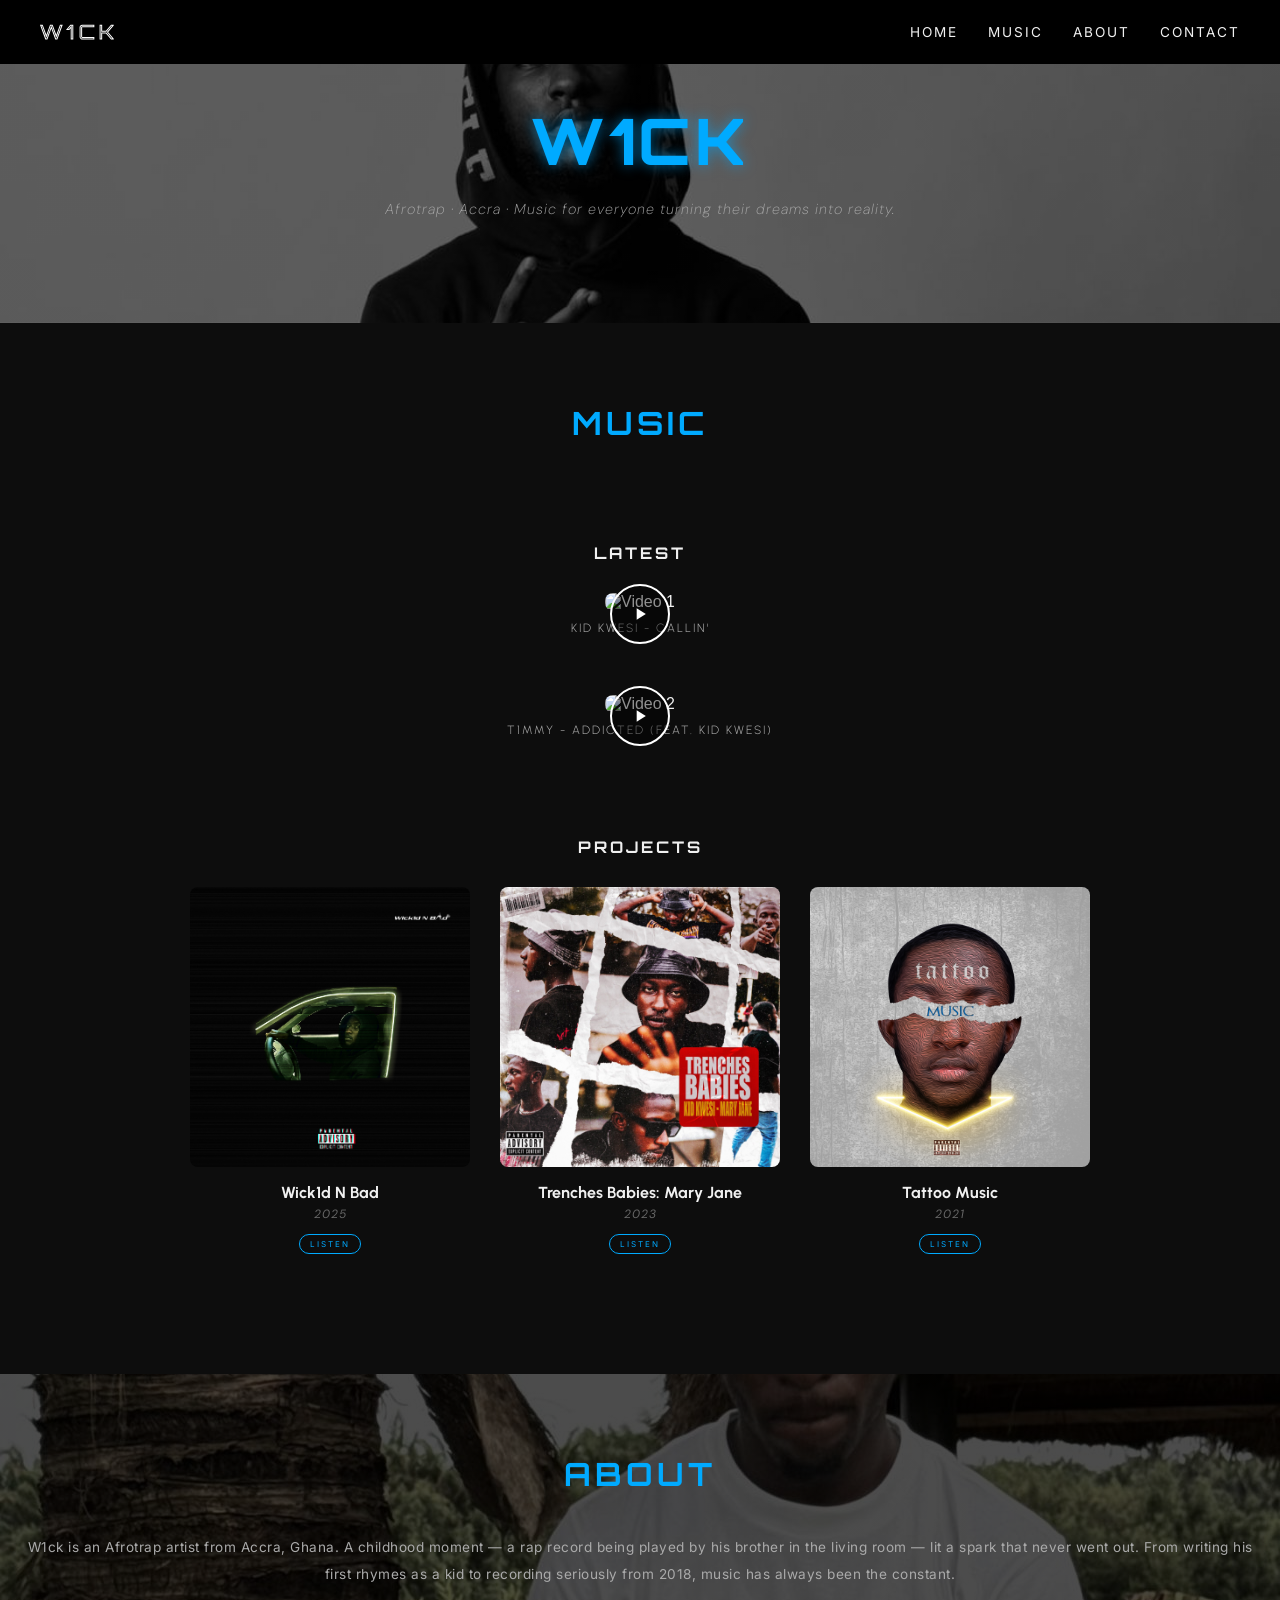
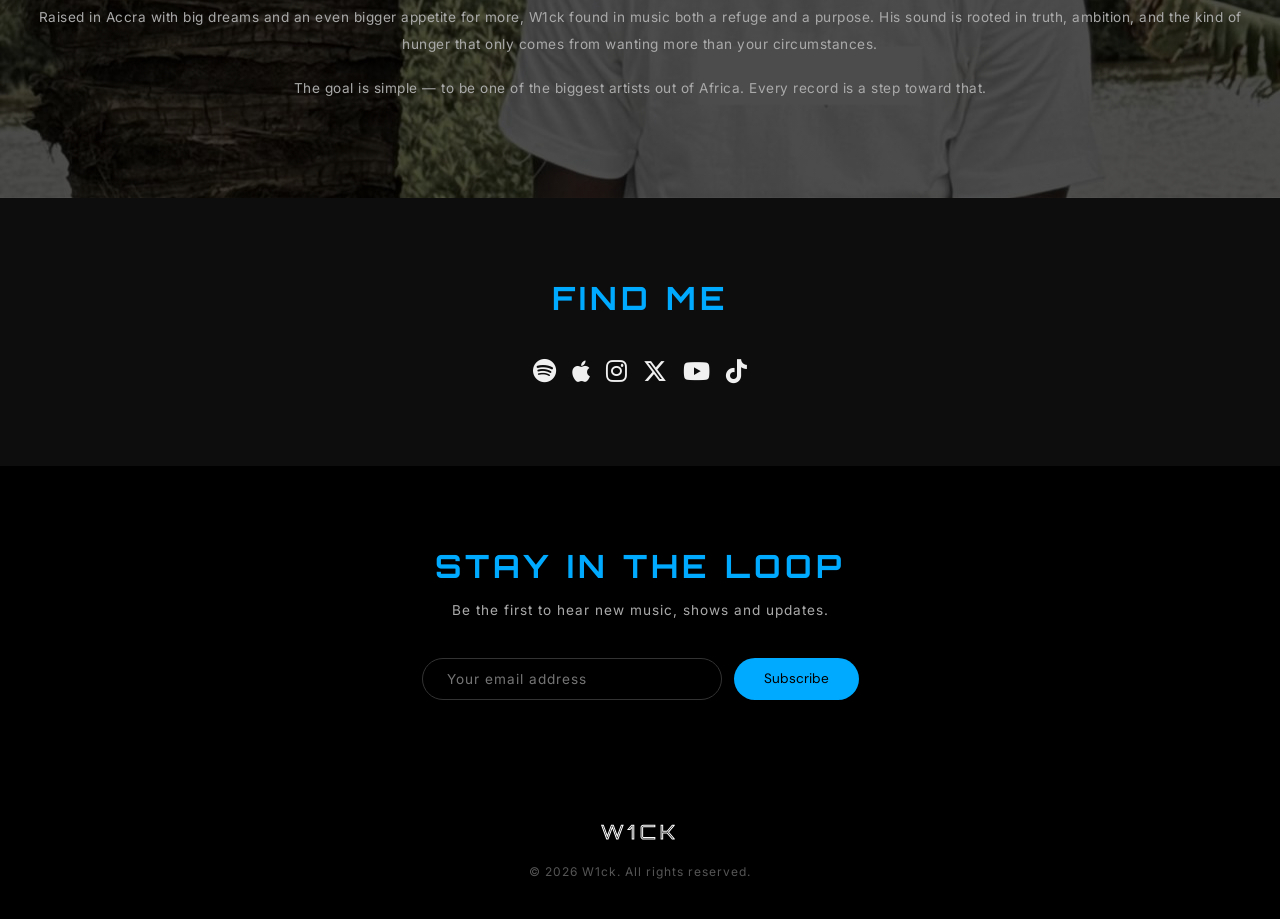
==== index.html @ 941e452e "Add files via upload" ====
<!DOCTYPE html>
<html lang="en">
  <head>
    <meta charset="UTF-8" />
    <meta name="viewport" content="width=device-width, initial-scale=1.0" />
    <title>My Music Site</title>
    <link rel="stylesheet" href="style.css" />
    <link rel="stylesheet" href="https://cdnjs.cloudflare.com/ajax/libs/font-awesome/6.5.0/css/all.min.css" />
  </head>
  <body>
<!-- Navigation -->
<nav class="navbar">
<a href="#hero" class="nav-logo">W1ck</a>
  <ul class="nav-links">
    <li><a href="#hero">Home</a></li>
    <li><a href="#music">Music</a></li>
    <li><a href="#about">About</a></li>
    <li><a href="#contact">Contact</a></li>
  </ul>
</nav>
  <!-- Hero Section -->
  <section class="hero" id="hero">
    <h1><span class="accent">W1ck</span></h1>
    <p>Afrotrap · Accra ·  Music for everyone turning their dreams into reality.</p>
  </section>
<!-- Music Section -->
<section class="music" id="music">
  <h2>Music</h2>
  
  <!-- Latest -->
  <h3 class="music-sub">Latest</h3>
  <div class="music-video">

  <div class="video-thumbnail" onclick="openVideo('FwU8hjTXWSE')">
    <img src="https://img.youtube.com/vi/FwU8hjTXWSE/maxresdefault.jpg" alt="Video 1" />
    
<div class="play-btn">
  <svg width="20" height="20" viewBox="0 0 24 24" fill="currentColor">
    <path d="M8 5v14l11-7z"/>
  </svg>
</div>    
<p id="title1">Kid Kwesi - Callin'</p>
  </div>

  <div class="video-thumbnail" onclick="openVideo('jG6gxzM3_XA')">
    <img src="https://img.youtube.com/vi/jG6gxzM3_XA/maxresdefault.jpg" alt="Video 2" />

<div class="play-btn">
  <svg width="20" height="20" viewBox="0 0 24 24" fill="currentColor">
    <path d="M8 5v14l11-7z"/>
  </svg>
</div>
    <p id="title2">T1mmy - Addicted (feat. Kid Kwesi)</p>
  </div>

</div>

<!-- Lightbox -->
<div class="lightbox" id="lightbox" onclick="closeVideo()">
  <div class="lightbox-content">
</div>
</div>

<!-- Projects -->
  <h3 class="music-sub">Projects</h3>
  <div class="music-grid">

    <div class="music-card">
      <img src="wnb.png" alt="Album 1" />
      <h3>Wick1d N Bad</h3>
      <p>2025</p>
      <a href="https://open.spotify.com/album/1QYQPIy3BPsVJsMCW9gbaU?si=gOE9B3jtRHejVc02M3fYjw" target="_blank" class="listen-btn">Listen</a>
    </div>

    <div class="music-card">
      <img src="tbmj.jpg" alt="Album 2" />
      <h3>Trenches Babies: Mary Jane</h3>
      <p>2023</p>
      <a href="https://open.spotify.com/album/6sBHhJTvCUeqTlyLgu1WeT?si=b-8Hkn8oSTyPY-vw3NZVKQ" target="_blank" class="listen-btn">Listen</a>
    </div>

    <div class="music-card">
      <img src="tm1.jpg" alt="Album 3" />
      <h3>Tattoo Music</h3>
      <p>2021</p>
      <a href="https://open.spotify.com/album/3q0Ql7IKmWpikTyR4dbbRN?si=tWAcTYoMTmeCdKT-9zDeTQ" target="_blank" class="listen-btn">Listen</a>
    </div>

  </div>
</section>
<!-- About Section -->
<section class="about" id="about">
  <h2>About</h2>
  <p>W1ck is an Afrotrap artist from Accra, Ghana. A childhood moment — a rap record being played by his brother in the living room — lit a spark that never went out. From writing his first rhymes as a kid to recording seriously from 2018, music has always been the constant.</p>
  <p>Raised in Accra with big dreams and an even bigger appetite for more, W1ck found in music both a refuge and a purpose. His sound is rooted in truth, ambition, and the kind of hunger that only comes from wanting more than your circumstances.</p>
  <p>The goal is simple — to be one of the biggest artists out of Africa. Every record is a step toward that.</p>
</section>
<!-- Contact/Social Section -->
<section class="social" id="contact">
  <h2>Find Me</h2>
  <div class="social-links">
  <a href="https://open.spotify.com/artist/2k5bJbEP7zZz1vK1p7jRPj?si=GVAXWg1cSa-dQDU04GGBGQ" target="_blank"><i class="fab fa-spotify"></i></a>
  <a href="https://music.apple.com/gh/artist/kid-kwesi/1495138746" target="_blank"><i class="fab fa-apple"></i></a>
  <a href="https://www.instagram.com/kidkwesi" target="_blank"><i class="fab fa-instagram"></i></a>
  <a href="https://x.com/kidkwesi" target="_blank"><i class="fab fa-x-twitter"></i></a>
  <a href="https://www.youtube.com/@kidkwesi" target="_blank"><i class="fab fa-youtube"></i></a>
  <a href="https://www.tiktok.com/@kidkwesi" target="_blank"><i class="fab fa-tiktok"></i></a>
</div>
</section>
<!-- Newsletter Section -->
<section class="newsletter">
  <h2>Stay in the Loop</h2>
  <p>Be the first to hear new music, shows and updates.</p>
  <form id="newsletter-form">
  <input type="email" id="email-input" placeholder="Your email address" required />
  <button type="submit">Subscribe</button>
</form>
</section>

<p id="newsletter-message" style="display:none; color:#00aaff; margin-top:16px; font-family:'Inter',sans-serif; font-size:0.85rem; letter-spacing:1px;">You're on the list. Thanks!</p>
</section>
<!-- Footer -->
<footer class="footer">
  <div class="footer-logo">W1ck</div>
  <p class="footer-copy">© 2026 W1ck. All rights reserved.</p>
</footer>
<script>
  window.addEventListener('scroll', function() {
    const navbar = document.querySelector('.navbar');
    if (window.scrollY > 50) {
      navbar.classList.add('scrolled');
    } else {
      navbar.classList.remove('scrolled');
    }
  });
  const cards = document.querySelectorAll('.music-card');
const observer = new IntersectionObserver((entries) => {
  entries.forEach((entry, index) => {
    if (entry.isIntersecting) {
      setTimeout(() => {
        entry.target.classList.add('visible');
      }, index * 200);
      observer.unobserve(entry.target);
    }
  });
}, { threshold: 0.1 });

cards.forEach(card => observer.observe(card));
const aboutParagraphs = document.querySelectorAll('.about p');
const aboutObserver = new IntersectionObserver((entries) => {
  entries.forEach((entry, index) => {
    if (entry.isIntersecting) {
      setTimeout(() => {
        entry.target.classList.add('visible');
      }, index * 300);
      aboutObserver.unobserve(entry.target);
    }
  });
}, { threshold: 0.1 });

aboutParagraphs.forEach(p => aboutObserver.observe(p));
const socialIcons = document.querySelectorAll('.social-links a');
const socialObserver = new IntersectionObserver((entries) => {
  entries.forEach((entry, index) => {
    if (entry.isIntersecting) {
      setTimeout(() => {
        entry.target.classList.add('visible');
      }, index * 150);
      socialObserver.unobserve(entry.target);
    }
  });
}, { threshold: 0.1 });

socialIcons.forEach(icon => socialObserver.observe(icon));
function openVideo(videoId) {
  const lightbox = document.getElementById('lightbox');
  const content = document.querySelector('.lightbox-content');
  lightbox.classList.add('active');
  content.innerHTML = `<iframe src="https://www.youtube.com/embed/${videoId}?autoplay=1" frameborder="0" allowfullscreen allow="autoplay"></iframe>`;
}

function closeVideo() {
  const lightbox = document.getElementById('lightbox');
  const content = document.querySelector('.lightbox-content');
  content.innerHTML = '';
  lightbox.classList.remove('active');
}

document.getElementById('newsletter-form').addEventListener('submit', function(e) {
  e.preventDefault();
  const email = document.getElementById('email-input').value;

  window.mcCallback = function() {
    // Mailchimp received it, now redirect
    window.location.href = 'thankyou.html';
  };

  const script = document.createElement('script');
  script.src = 'https://gmail.us11.list-manage.com/subscribe/post-json?u=aa1c6396736c2aca49f1c68ed&id=7bf309ed52&f_id=00a4d7e3f0&EMAIL=' + encodeURIComponent(email) + '&c=mcCallback';
  document.body.appendChild(script);

  // Fallback redirect in case Mailchimp doesn't respond quickly
  setTimeout(() => {
    window.location.href = 'thankyou.html';
  }, 1500);
});
</script>
</body>
</html>
---- style.css ----
/* Import a Google Font */
@import url('https://fonts.googleapis.com/css2?family=Orbitron:wght@700;900&family=DM+Sans:wght@300;400&family=Inter:wght@300;400&family=Urbanist:wght@300;400;600&display=swap');

* {
  margin: 0;
  padding: 0;
  box-sizing: border-box;
}
html {
  scroll-behavior: smooth;
}
/* Page background and font */
body {
  background-color: #0d0d0d;
  color: #f0f0f0;
  font-family: 'Raleway', sans-serif;
  text-align: center;
}
/* Navigation */
.navbar {
  position: fixed;
  top: 0;
  width: 100%;
  display: flex;
  justify-content: space-between;
  align-items: center;
  padding: 20px 40px;
  background-color: #000000;
  z-index: 999;
}

.nav-logo {
  font-family: 'Orbitron', sans-serif;
  font-size: 1.2rem;
  color: transparent;
  -webkit-text-stroke: 1px #ffffff;
  letter-spacing: 4px;
  text-transform: uppercase;
  text-decoration: none;
}

.nav-links {
  list-style: none;
  display: flex;
  gap: 30px;
}

.nav-links a {
  font-family: 'Inter', sans-serif;
  font-size: 0.85rem;
  color: #f0f0f0;
  text-decoration: none;
  letter-spacing: 2px;
  text-transform: uppercase;
  transition: color 0.3s ease;
}

.nav-links a:hover {
  color: #00aaff;
}
/* Hero section — the big top area */
.hero {
  padding: 100px 20px;
  background: linear-gradient(rgba(0, 0, 0, 0.6), rgba(0, 0, 0, 0.6)), url('xx.jpg');
  background-size: cover;
  background-position: center 40%;
}

.hero h1 {
  font-size: 4rem;
  font-weight: 800;
  letter-spacing: 4px;
  text-transform: uppercase;
  color: #ffffff;
font-family: 'Orbitron', sans-serif;
}
/* Accent color for the name */
.accent {
  color: #00aaff;
  text-shadow: 0 0 14px #00aaff99;
}
.hero p {
  font-size: 0.90rem;
  margin-top: 16px;
  color: #aaaaaa;
  font-weight: 200;
font-family: 'DM Sans', sans-serif;
font-style: italic;
  letter-spacing: 1px;
  line-height: 1.8;
}
/* Music Section */
.music {
  padding: 80px 20px;
  background-color: #0d0d0d;
}

.music h2 {
  font-size: 2rem;
  font-family: 'Orbitron', sans-serif;
  color: #00aaff;
  letter-spacing: 4px;
  text-transform: uppercase;
  margin-bottom: 40px;
}

.music-grid {
  display: flex;
  justify-content: center;
  gap: 30px;
  flex-wrap: wrap;
}
.music-card {
  flex: 1;
  min-width: 250px;
  max-width: 280px;
  opacity: 0;
  transform: translateY(30px);
  transition: opacity 0.6s ease, transform 0.6s ease;
}

.music-card img {
  width: 100%;
  border-radius: 8px;
}
.music-card img:hover {
  transform: scale(1.05);
  transition: transform 0.3s ease;
  border-radius: 8px;
  box-shadow: 0 0 20px #00aaff88;
}
.music-card h3 {
  margin-top: 12px;
  font-size: 1rem;
font-family: 'Urbanist', sans-serif;
}

.music-card > p {
  font-size: 0.75rem;
  color: #666666;
  margin-top: 4px;
  font-family: 'DM Sans', sans-serif;
  font-style: italic;
  letter-spacing: 1px;
}

/* Listen Button */
.listen-btn {
  display: inline-block;
  margin-top: 12px;
  padding: 4px 10px;
  border: 1px solid #00aaff;
  color: #00aaff;
  text-decoration: none;
  font-family: 'Inter', sans-serif;
  font-size: 0.5rem;
  letter-spacing: 2px;
  text-transform: uppercase;
  border-radius: 20px;
  transition: background-color 0.3s ease, color 0.3s ease;
}

.listen-btn:hover {
  background-color: #00aaff;
  color: #000000;
}
/* About Section */
.about {
  padding: 80px 20px;
  max-width: 100%;
  margin-top: 40px;
  background: linear-gradient(rgba(0, 0, 0, 0.7), rgba(0, 0, 0, 0.7)), url('gg.jpg');
  background-size: cover;
  background-position: center;
}

.about h2 {
  font-size: 2rem;
  font-family: 'Orbitron', sans-serif;
  color: #00aaff;
  letter-spacing: 4px;
  text-transform: uppercase;
  margin-bottom: 40px;
}

.about p {
  font-size: 0.85rem;
  font-family: 'Inter', sans-serif;
  color: #aaaaaa;
  line-height: 2;
  letter-spacing: 0.5px;
  margin-bottom: 16px;
}
/* Social Section */
.social {
  padding: 80px 20px;
  background-color: #0d0d0d;
}

.social h2 {
  font-size: 2rem;
  font-family: 'Orbitron', sans-serif;
  color: #00aaff;
  letter-spacing: 4px;
  text-transform: uppercase;
  margin-bottom: 40px;
}

.social-links {
  display: flex;
  justify-content: center;
  flex-wrap: wrap;
  gap: 16px;
}

.social-links a {
  font-size: 1.5rem;
  color: #f0f0f0;
  text-decoration: none;
  transition: color 0.3s ease;
}

.social-links a:hover {
  color: #00aaff;
  transform: scale(1.3);
  transition: transform 0.3s ease;
}
/* Footer */
.footer {
  padding: 40px 20px;
  background-color: #000000;
  text-align: center;
}

.footer-logo {
  font-family: 'Orbitron', sans-serif;
  font-size: 1.2rem;
  color: transparent;
  -webkit-text-stroke: 1px #ffffff;
  letter-spacing: 4px;
  text-transform: uppercase;
  margin-bottom: 20px;
}

.footer-social {
  display: flex;
  justify-content: center;
  gap: 20px;
  margin-bottom: 20px;
}

.footer-social a {
  font-size: 1.2rem;
  color: #aaaaaa;
  text-decoration: none;
  transition: color 0.3s ease;
}

.footer-social a:hover {
  color: #00aaff;
}

.footer-copy {
  font-family: 'Inter', sans-serif;
  font-size: 0.75rem;
  color: #555555;
  letter-spacing: 1px;
}
/* Navbar scroll effect */
.navbar.scrolled {
  background-color: rgba(0, 0, 0, 0.7);
  backdrop-filter: blur(10px);
  -webkit-backdrop-filter: blur(10px);
  transition: background-color 0.3s ease;
}
/* Hero fade in animation */
@keyframes fadeIn {
  from {
    opacity: 0;
    transform: translateY(20px);
  }
  to {
    opacity: 1;
    transform: translateY(0);
  }
}

.hero h1 {
  animation: fadeIn 1.2s ease forwards;
}

.hero p {
  animation: fadeIn 1.2s ease 0.4s forwards;
  opacity: 0;
}


.music-card.visible {
  opacity: 1;
  transform: translateY(0);
}
/* About fade in animation */
.about p {
  opacity: 0;
  transform: translateY(20px);
  transition: opacity 0.6s ease, transform 0.6s ease;
}

.about p.visible {
  opacity: 1;
  transform: translateY(0);
}
/* Social icons animation */
.social-links a {
  opacity: 0;
  transform: translateY(20px);
  transition: opacity 0.4s ease, transform 0.4s ease;
}

.social-links a.visible {
  opacity: 1;
  transform: translateY(0);
}
/* Tablet Styles */
@media (max-width: 1200px) {
  .music-grid {
    gap: 20px;
  }

  .music-card {
    width: 200px;
  }
}
/* Mobile Styles */
@media (max-width: 500px) {

  .hero h1 {
    font-size: 2.5rem;
  }

  .hero p {
    font-size: 0.85rem;
  }

  .music-grid {
  flex-direction: column;
  align-items: center;
}

.music-card {
  width: 80%;
  max-width: 300px;
}

  .navbar {
    padding: 16px 20px;
  }

  .nav-links {
    gap: 16px;
  }

  .nav-links a {
    font-size: 0.75rem;
  }

  .about {
    padding: 60px 20px;
  }

}
/* Music sub headings */
.music-sub {
  font-family: 'Orbitron', sans-serif;
  font-size: 1rem;
  color: #f0f0f0;
  letter-spacing: 3px;
  text-transform: uppercase;
  margin-top: 100px;
  margin-bottom: 30px;
}
/* Music Video */
.music-video {
  display: flex;
  flex-direction: column;
  align-items: center;
  gap: 60px;
}

.music-video iframe {
  width: 400px;
  height: 225px;
  border-radius: 8px;
}
/* Video Thumbnails */
.video-thumbnail {
  position: relative;
  width: 400px;
  cursor: pointer;
  -webkit-tap-highlight-color: transparent;
}

.video-thumbnail img {
  width: 100%;
  border-radius: 8px;
}

.play-btn {
  position: absolute;
  top: 50%;
  left: 50%;
  transform: translate(-50%, -50%);
  font-size: 1.5rem;
  color: #ffffff;
  background-color: rgba(0, 0, 0, 0.4);
  width: 60px;
  height: 60px;
  border-radius: 50%;
  display: flex;
  align-items: center;
  justify-content: center;
  border: 2px solid #ffffff;
  animation: pulse 2s infinite;
  -webkit-tap-highlight-color: transparent;
}

@keyframes pulse {
  0% {
    box-shadow: 0 0 0 0 rgba(255, 255, 255, 0.4);
  }
  70% {
    box-shadow: 0 0 0 15px rgba(255, 255, 255, 0);
  }
  100% {
    box-shadow: 0 0 0 0 rgba(255, 255, 255, 0);
  }
}

.video-thumbnail:hover .play-btn {
  background-color: #00aaff;
}

/* Lightbox */
.lightbox {
  display: none;
  position: fixed;
  top: 0;
  left: 0;
  width: 100%;
  height: 100%;
  background-color: rgba(0, 0, 0, 0.9);
  z-index: 9999;
  justify-content: center;
  align-items: center;
}

.lightbox.active {
  display: flex;
}

.lightbox-content iframe {
  width: 800px;
  height: 450px;
  border-radius: 8px;
}


#title1, #title2 {
  font-family: 'Urbanist', sans-serif !important;
  font-size: 0.75rem !important;
  letter-spacing: 2px !important;
  color: #aaaaaa !important;
  margin-top: 10px !important;
  font-weight: 300 !important;
  text-transform: uppercase !important;
}
/* Newsletter Section */
.newsletter {
  padding: 80px 20px;
  background-color: #000000;
  text-align: center;
}

.newsletter h2 {
  font-family: 'Orbitron', sans-serif;
  font-size: 2rem;
  color: #00aaff;
  letter-spacing: 4px;
  text-transform: uppercase;
  margin-bottom: 16px;
}

.newsletter p {
  font-family: 'Inter', sans-serif;
  font-size: 0.85rem;
  color: #aaaaaa;
  letter-spacing: 1px;
  margin-bottom: 40px;
}

.newsletter form {
  display: flex;
  justify-content: center;
  gap: 12px;
  flex-wrap: wrap;
}

.newsletter input {
  padding: 12px 24px;
  background-color: transparent;
  border: 1px solid #333333;
  color: #f0f0f0;
  font-family: 'Inter', sans-serif;
  font-size: 0.85rem;
  letter-spacing: 1px;
  border-radius: 30px;
  width: 300px;
  outline: none;
  transition: border-color 0.3s ease;
}

.newsletter input:focus {
  border-color: #00aaff;
}

.newsletter button {
  padding: 12px 30px;
  background-color: #00aaff;
  color: #000000;
  border: none;
  font-family: 'DM Sans', sans-serif;
  font-size: 0.85rem;
  border-radius: 30px;
  cursor: pointer;
  transition: background-color 0.3s ease;
}

.newsletter button:hover {
  background-color: #0088cc;
}

/* iPad Pro portrait - force 2 up, 1 down */
@media (max-width: 1024px) {
  .music-card {
    min-width: 320px;
    max-width: 350px;
  }
}
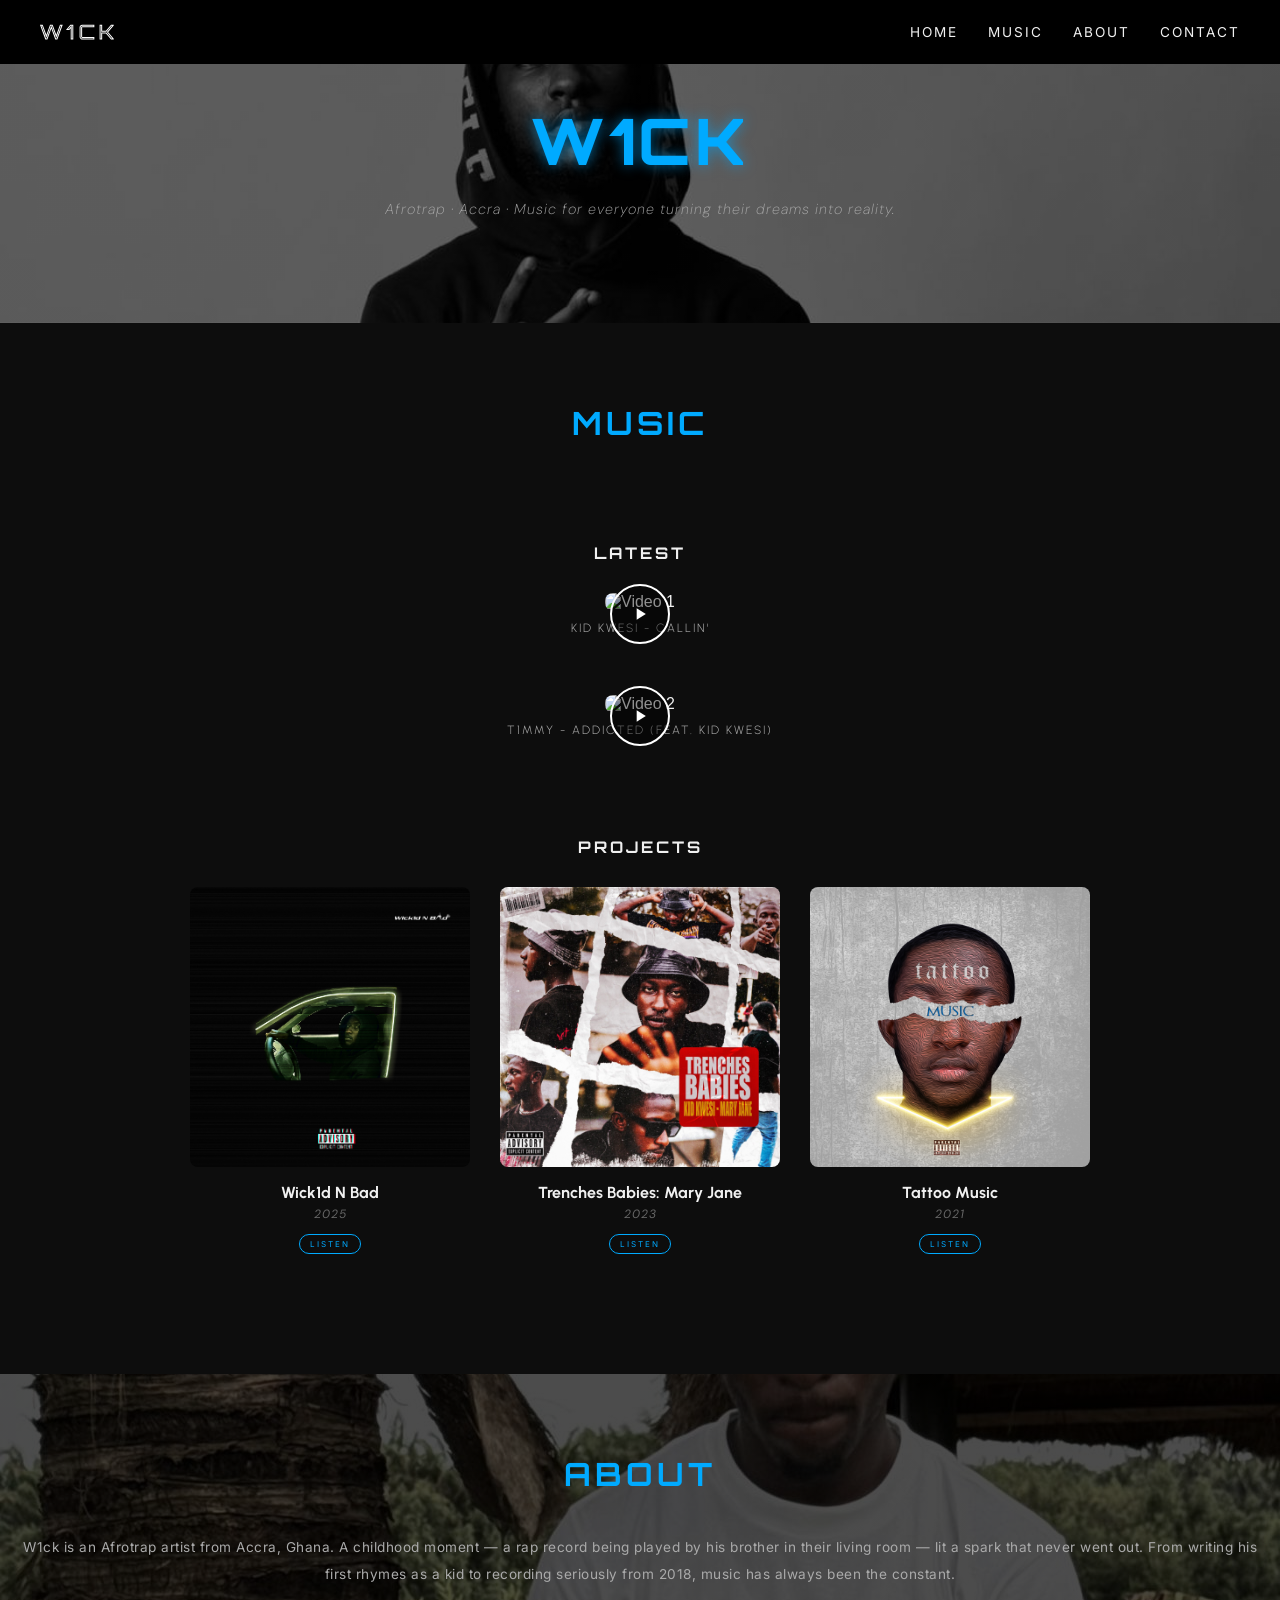
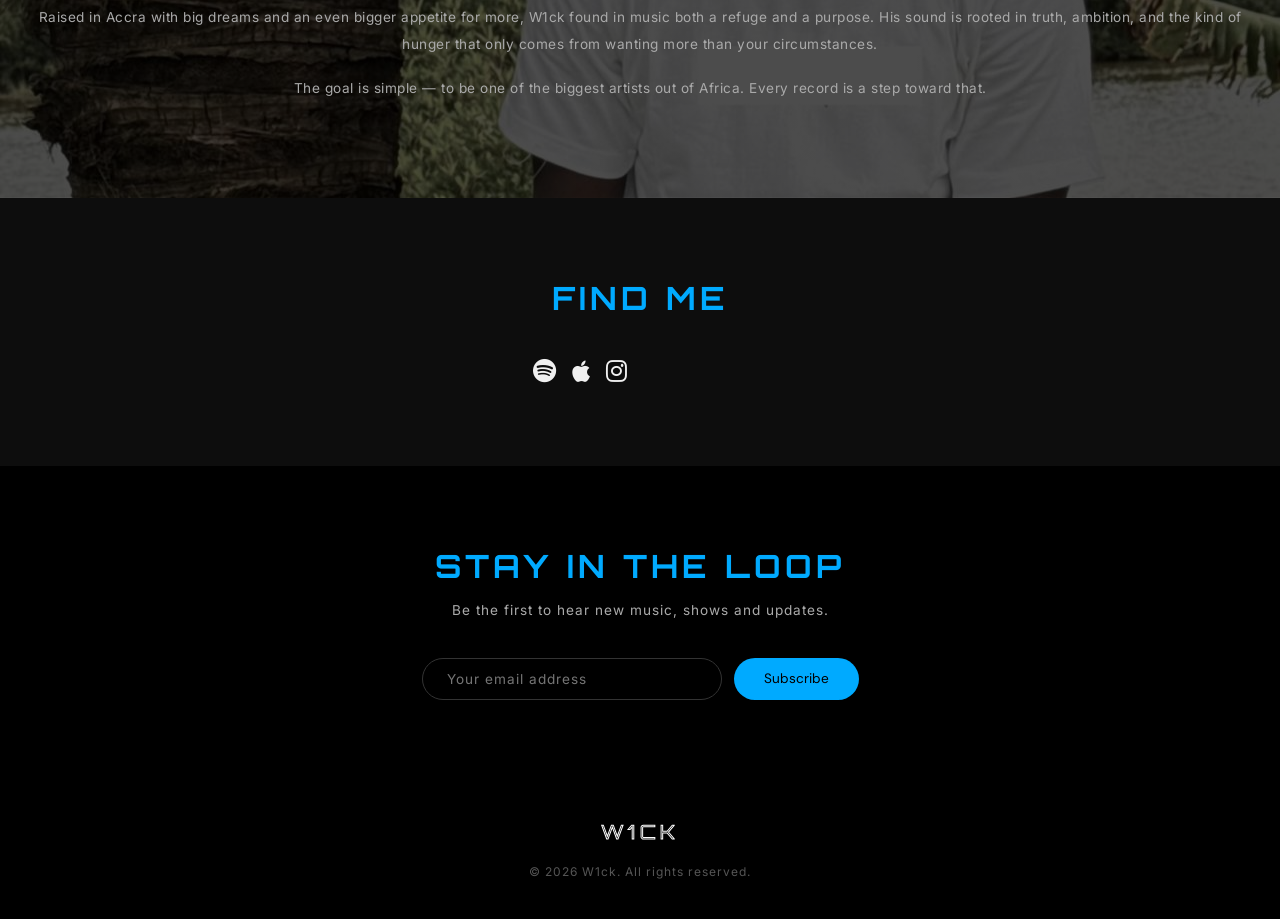
==== commit 28aa22cb: "Add files via upload" ====
--- a/index.html
+++ b/index.html
@@ -91,7 +91,7 @@
 <!-- About Section -->
 <section class="about" id="about">
   <h2>About</h2>
-  <p>W1ck is an Afrotrap artist from Accra, Ghana. A childhood moment — a rap record being played by his brother in the living room — lit a spark that never went out. From writing his first rhymes as a kid to recording seriously from 2018, music has always been the constant.</p>
+  <p>W1ck is an Afrotrap artist from Accra, Ghana. A childhood moment — a rap record being played by his brother in their living room — lit a spark that never went out. From writing his first rhymes as a kid to recording seriously from 2018, music has always been the constant.</p>
   <p>Raised in Accra with big dreams and an even bigger appetite for more, W1ck found in music both a refuge and a purpose. His sound is rooted in truth, ambition, and the kind of hunger that only comes from wanting more than your circumstances.</p>
   <p>The goal is simple — to be one of the biggest artists out of Africa. Every record is a step toward that.</p>
 </section>
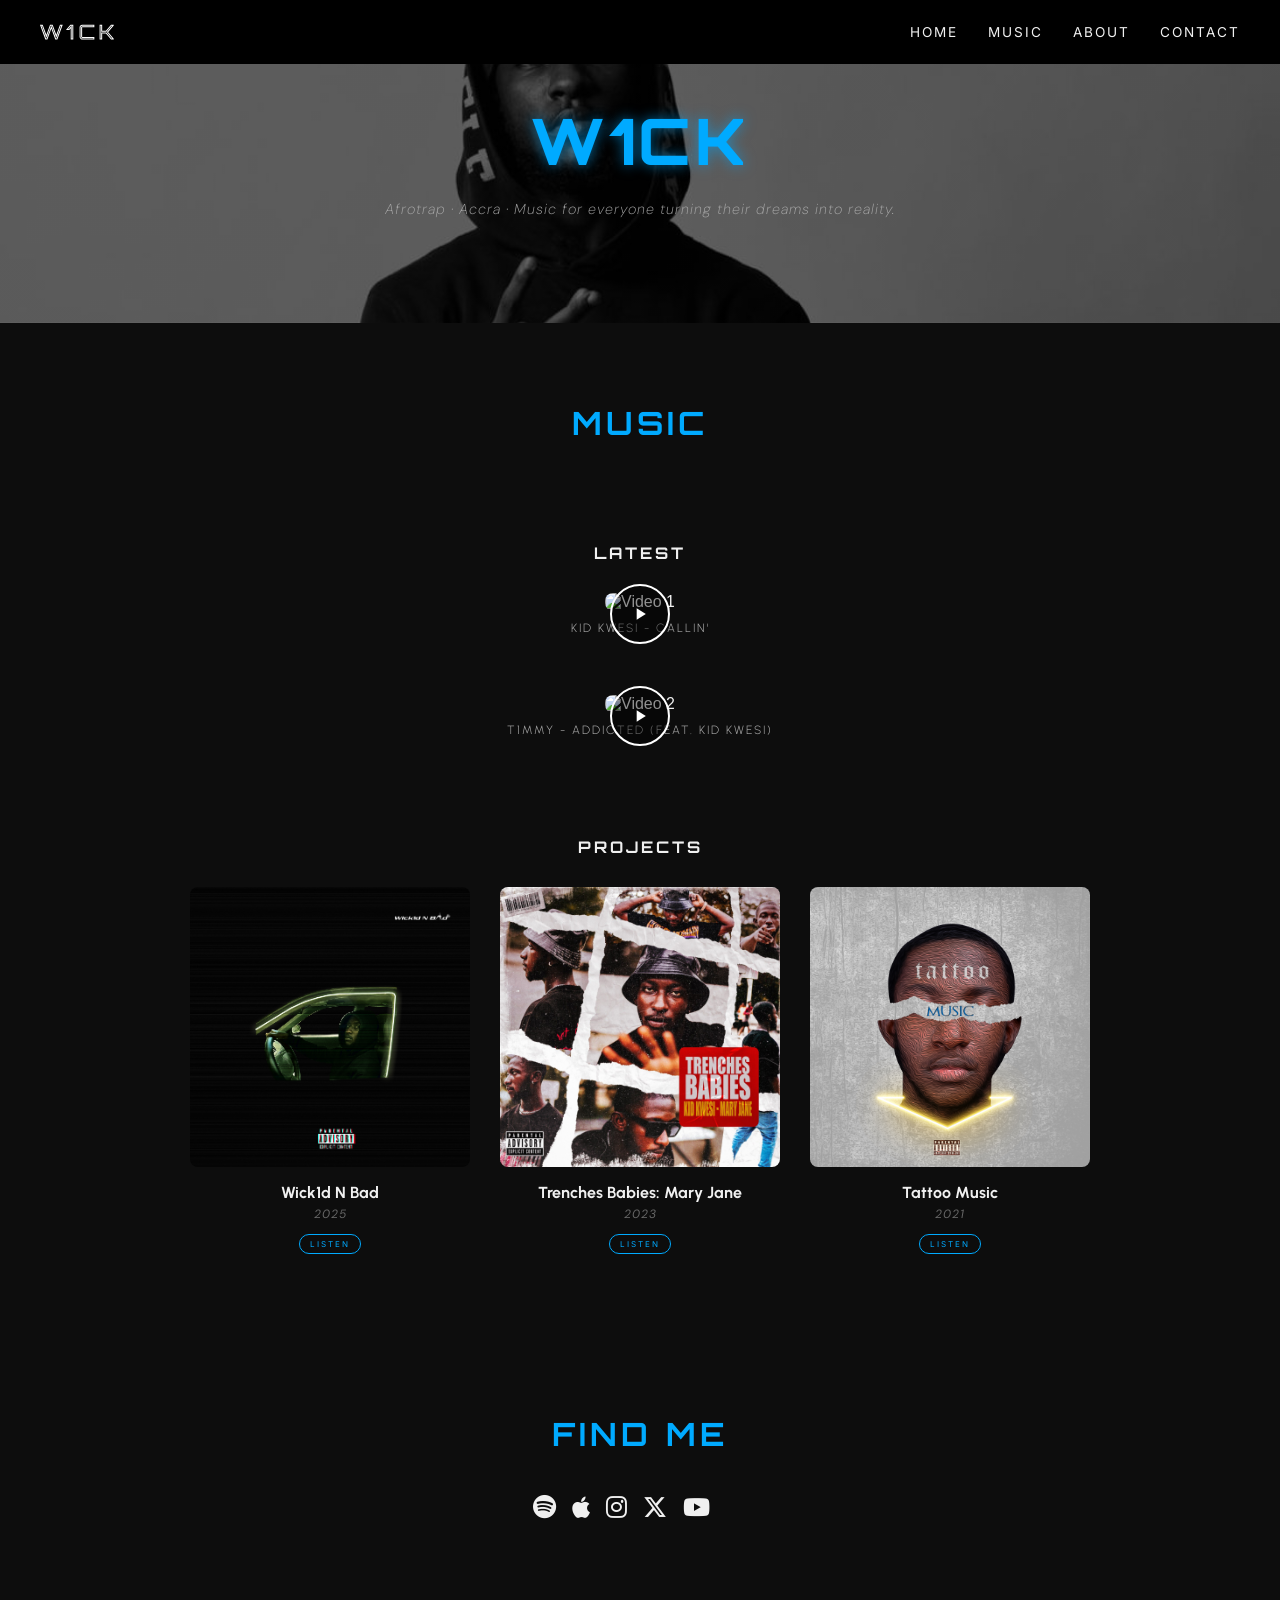
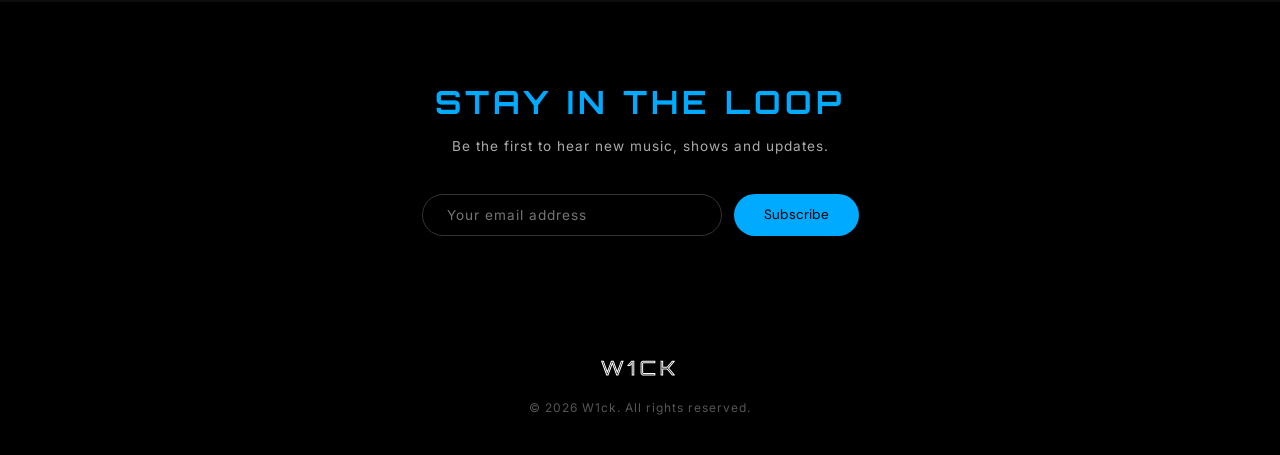
==== commit 1b21acc2: "Add files via upload" ====
--- a/index.html
+++ b/index.html
@@ -14,7 +14,7 @@
   <ul class="nav-links">
     <li><a href="#hero">Home</a></li>
     <li><a href="#music">Music</a></li>
-    <li><a href="#about">About</a></li>
+    <li><a href="#about.html">About</a></li>
     <li><a href="#contact">Contact</a></li>
   </ul>
 </nav>
@@ -88,13 +88,7 @@
 
   </div>
 </section>
-<!-- About Section -->
-<section class="about" id="about">
-  <h2>About</h2>
-  <p>W1ck is an Afrotrap artist from Accra, Ghana. A childhood moment — a rap record being played by his brother in their living room — lit a spark that never went out. From writing his first rhymes as a kid to recording seriously from 2018, music has always been the constant.</p>
-  <p>Raised in Accra with big dreams and an even bigger appetite for more, W1ck found in music both a refuge and a purpose. His sound is rooted in truth, ambition, and the kind of hunger that only comes from wanting more than your circumstances.</p>
-  <p>The goal is simple — to be one of the biggest artists out of Africa. Every record is a step toward that.</p>
-</section>
+
 <!-- Contact/Social Section -->
 <section class="social" id="contact">
   <h2>Find Me</h2>
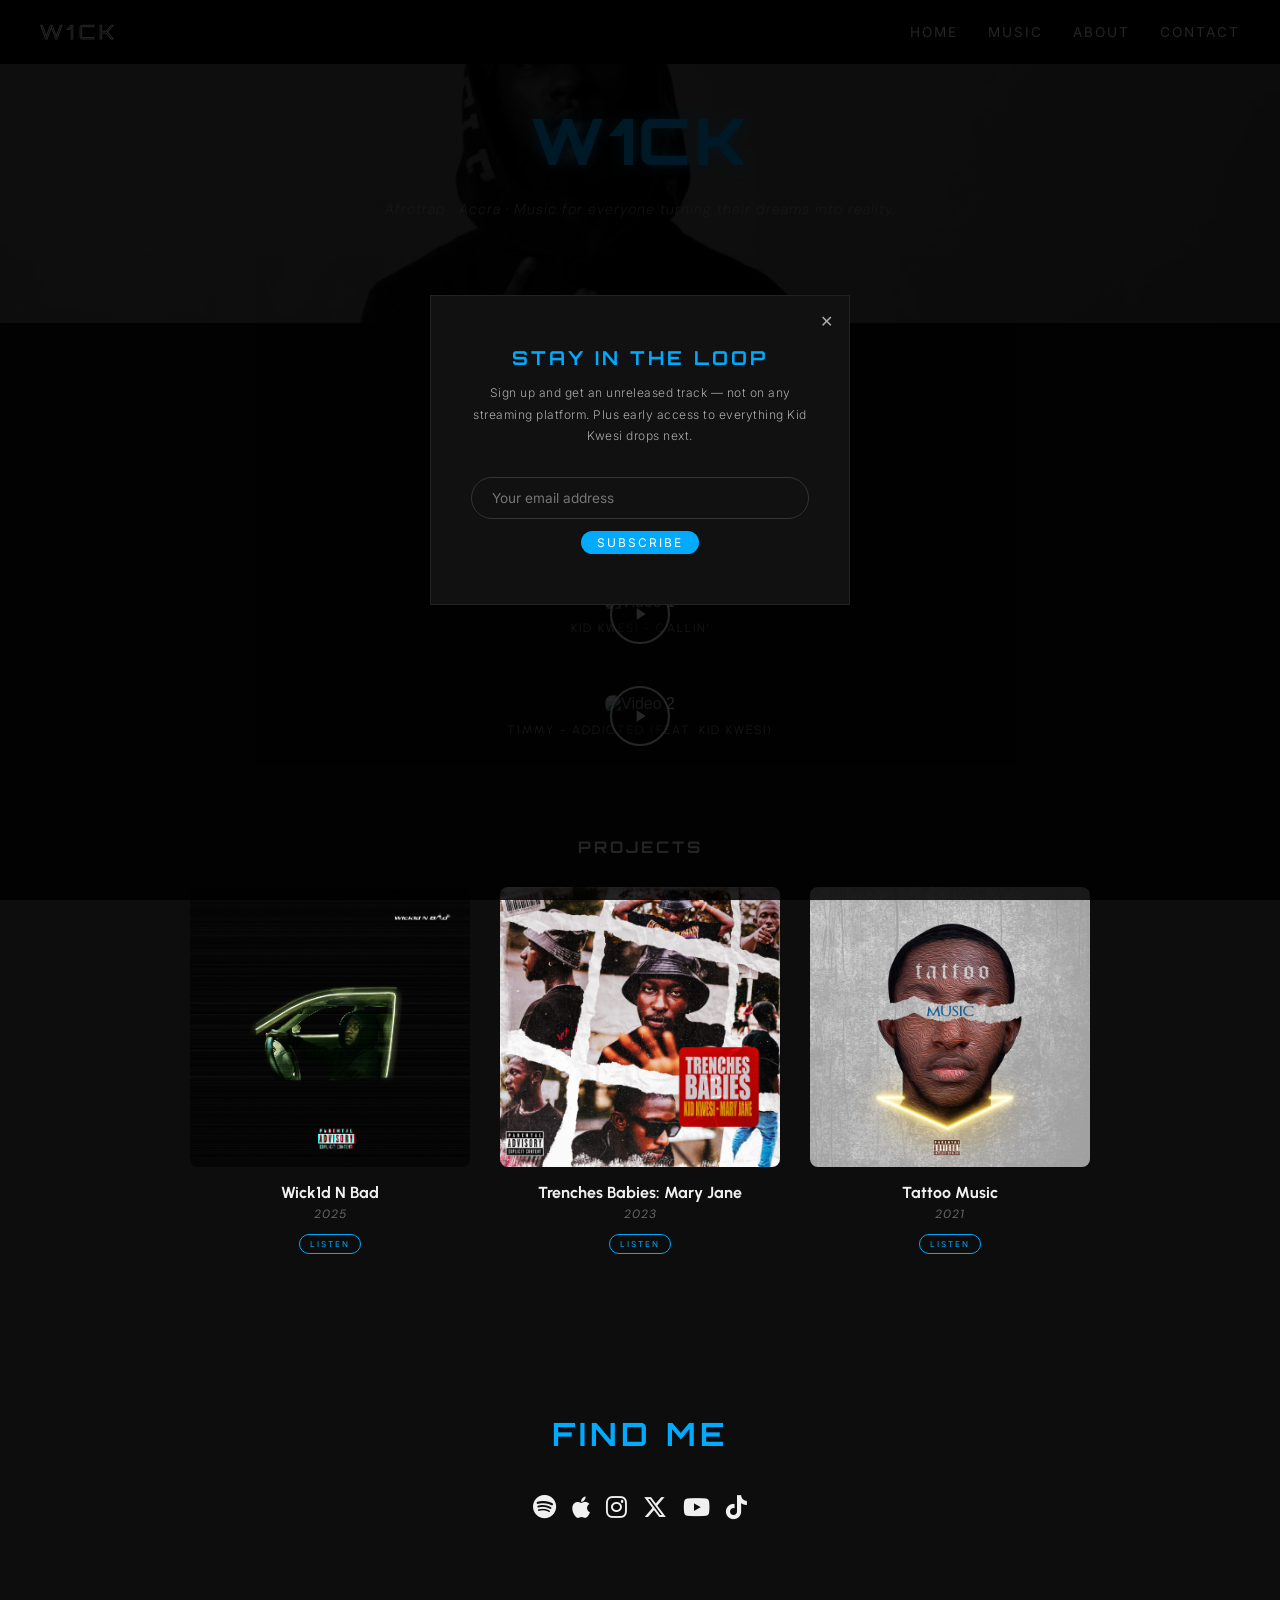
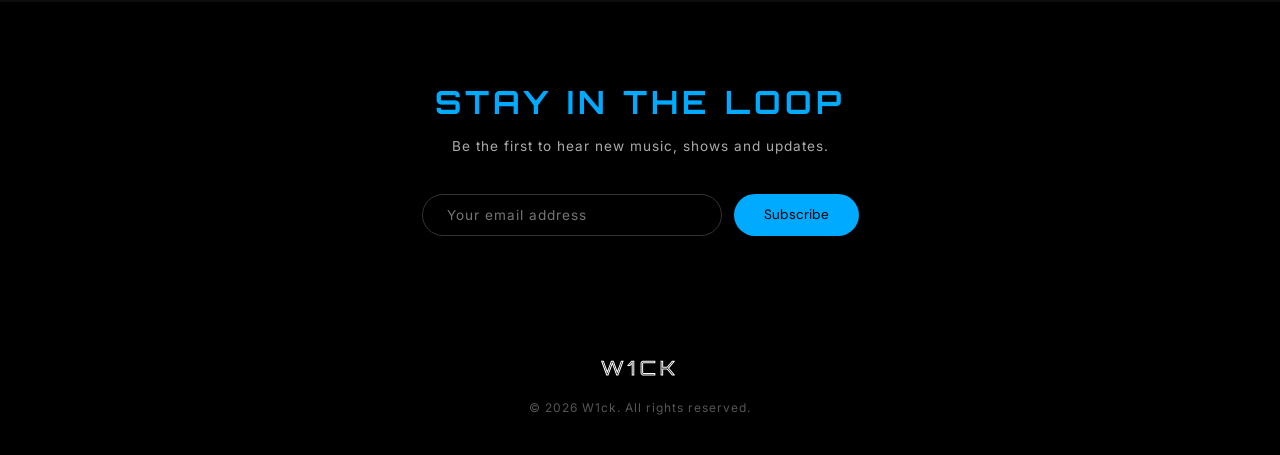
==== commit 4c2a0cc5: "Add files via upload" ====
--- a/index.html
+++ b/index.html
@@ -8,13 +8,26 @@
     <link rel="stylesheet" href="https://cdnjs.cloudflare.com/ajax/libs/font-awesome/6.5.0/css/all.min.css" />
   </head>
   <body>
+    <!-- Email Popup -->
+<div class="popup-overlay" id="popup">
+  <div class="popup-box">
+    <button class="popup-close" onclick="closePopup()">✕</button>
+    <h3>Stay in the Loop</h3>
+    <p>Sign up and get an unreleased track — not on any streaming platform. Plus early access to everything Kid Kwesi drops next.</p>
+    <form id="popup-form">
+      <input type="email" id="popup-email" placeholder="Your email address" required />
+      <button type="submit">Subscribe</button>
+    </form>
+    <p id="popup-success" style="display:none; color:#00aaff; font-family:'Inter',sans-serif; font-size:0.85rem; letter-spacing:1px; margin-top:16px;">You're on the list! 🎵</p>
+  </div>
+</div>
 <!-- Navigation -->
 <nav class="navbar">
 <a href="#hero" class="nav-logo">W1ck</a>
   <ul class="nav-links">
     <li><a href="#hero">Home</a></li>
     <li><a href="#music">Music</a></li>
-    <li><a href="#about.html">About</a></li>
+    <li><a href="about.html">About</a></li>
     <li><a href="#contact">Contact</a></li>
   </ul>
 </nav>
@@ -28,7 +41,7 @@
   <h2>Music</h2>
   
   <!-- Latest -->
-  <h3 class="music-sub">Latest</h3>
+  <h3 class="music-sub">Watch Now</h3>
   <div class="music-video">
 
   <div class="video-thumbnail" onclick="openVideo('FwU8hjTXWSE')">
@@ -180,24 +193,32 @@
   lightbox.classList.remove('active');
 }
 
-document.getElementById('newsletter-form').addEventListener('submit', function(e) {
+// Popup
+setTimeout(() => {
+  document.getElementById('popup').classList.add('active');
+}, 1500);
+
+function closePopup() {
+  document.getElementById('popup').classList.remove('active');
+}
+
+document.getElementById('popup-form').addEventListener('submit', function(e) {
   e.preventDefault();
-  const email = document.getElementById('email-input').value;
-
-  window.mcCallback = function() {
-    // Mailchimp received it, now redirect
-    window.location.href = 'thankyou.html';
-  };
+  const email = document.getElementById('popup-email').value;
 
   const script = document.createElement('script');
-  script.src = 'https://gmail.us11.list-manage.com/subscribe/post-json?u=aa1c6396736c2aca49f1c68ed&id=7bf309ed52&f_id=00a4d7e3f0&EMAIL=' + encodeURIComponent(email) + '&c=mcCallback';
+  script.src = 'https://gmail.us11.list-manage.com/subscribe/post-json?u=aa1c6396736c2aca49f1c68ed&id=7bf309ed52&f_id=00a4d7e3f0&EMAIL=' + encodeURIComponent(email) + '&c=mcPopupCallback';
   document.body.appendChild(script);
 
-  // Fallback redirect in case Mailchimp doesn't respond quickly
+  document.getElementById('popup-form').style.display = 'none';
+  document.getElementById('popup-success').style.display = 'block';
+
   setTimeout(() => {
-    window.location.href = 'thankyou.html';
-  }, 1500);
+    closePopup();
+  }, 2000);
 });
+
+window.mcPopupCallback = function() {};
 </script>
 </body>
 </html>
--- a/style.css
+++ b/style.css
@@ -166,10 +166,11 @@
 }
 /* About Section */
 .about {
-  padding: 80px 20px;
+  padding: 120px 20px 80px 20px;
   max-width: 100%;
-  margin-top: 40px;
-  background: linear-gradient(rgba(0, 0, 0, 0.7), rgba(0, 0, 0, 0.7)), url('gg.jpg');
+  margin-top: 60px;
+  min-height: 100vh;
+  background: linear-gradient(rgba(0, 0, 0, 0.6), rgba(0, 0, 0, 0.6)), url('gg.jpg');
   background-size: cover;
   background-position: center;
 }
@@ -545,4 +546,104 @@
     min-width: 320px;
     max-width: 350px;
   }
+}
+
+/* Email Popup */
+.popup-overlay {
+  display: none;
+  position: fixed;
+  top: 0;
+  left: 0;
+  width: 100%;
+  height: 100%;
+  background-color: rgba(0, 0, 0, 0.85);
+  z-index: 99999;
+  justify-content: center;
+  align-items: center;
+}
+
+.popup-overlay.active {
+  display: flex;
+}
+
+.popup-box {
+  background-color: #111111;
+  padding: 50px 40px;
+  max-width: 420px;
+  width: 90%;
+  text-align: center;
+  position: relative;
+  border: 1px solid #222222;
+}
+
+.popup-close {
+  position: absolute;
+  top: 16px;
+  right: 16px;
+  background: none;
+  border: none;
+  color: #aaaaaa;
+  font-size: 1rem;
+  cursor: pointer;
+  transition: color 0.3s ease;
+}
+
+.popup-close:hover {
+  color: #ffffff;
+}
+
+.popup-box h3 {
+  font-family: 'Orbitron', sans-serif;
+  font-size: 1.2rem;
+  color: #00aaff;
+  letter-spacing: 3px;
+  text-transform: uppercase;
+  margin-bottom: 12px;
+}
+
+.popup-box p {
+  font-family: 'Inter', sans-serif;
+  font-size: 0.75rem;
+  color: #aaaaaa;
+  margin-bottom: 30px;
+  letter-spacing: 0.5px;
+  line-height: 1.8;
+  font-weight: 300;
+}
+
+.popup-box input {
+  width: 100%;
+  padding: 12px 20px;
+  background-color: transparent;
+  border: 1px solid #333333;
+  color: #f0f0f0;
+  font-family: 'Inter', sans-serif;
+  font-size: 0.85rem;
+  border-radius: 30px;
+  outline: none;
+  margin-bottom: 12px;
+  transition: border-color 0.3s ease;
+}
+
+.popup-box input:focus {
+  border-color: #00aaff;
+}
+
+.popup-box button[type="submit"] {
+  width: auto;
+  padding: 4px 16px;
+  background-color: #00aaff;
+  color: #ffffff;
+  border: none;
+  font-family: 'Inter', sans-serif;
+  font-size: 0.75rem;
+  letter-spacing: 2px;
+  text-transform: uppercase;
+  border-radius: 30px;
+  cursor: pointer;
+  transition: background-color 0.3s ease;
+}
+
+.popup-box button[type="submit"]:hover {
+  background-color: #0088cc;
 }
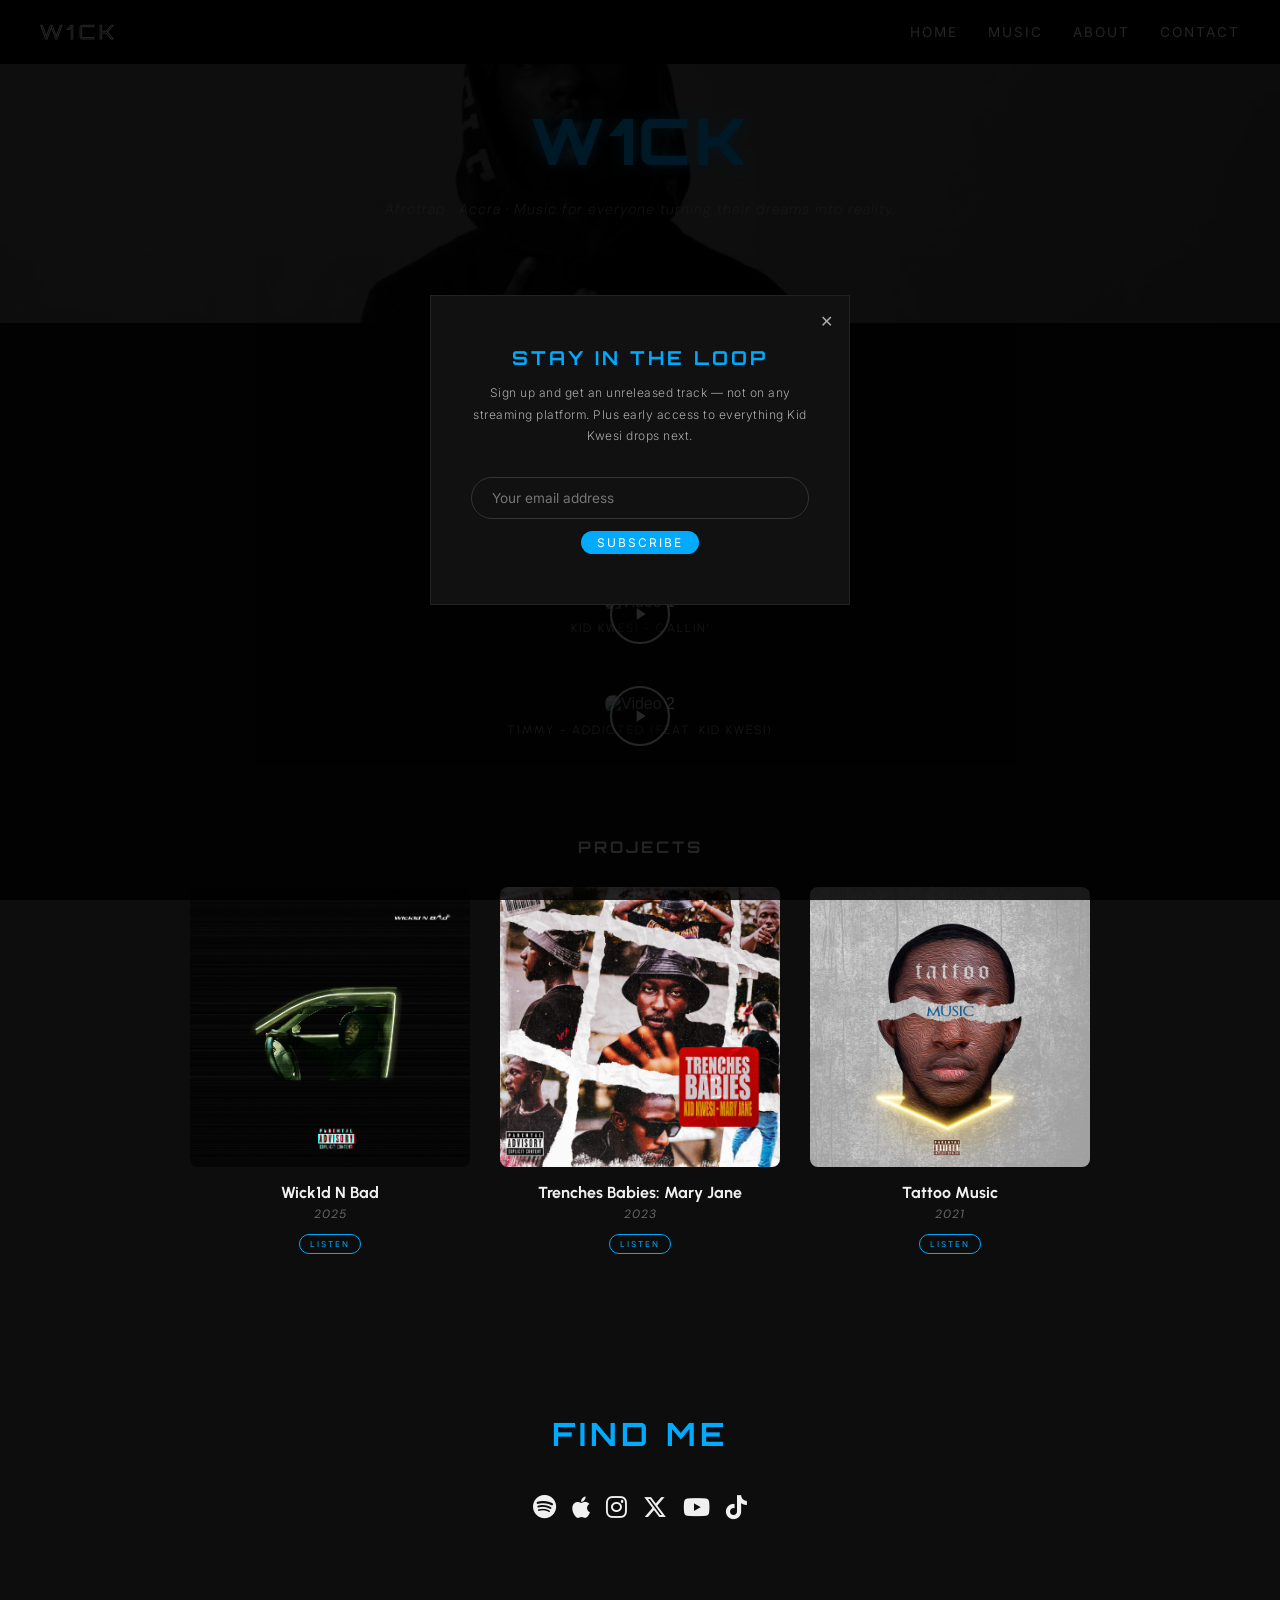
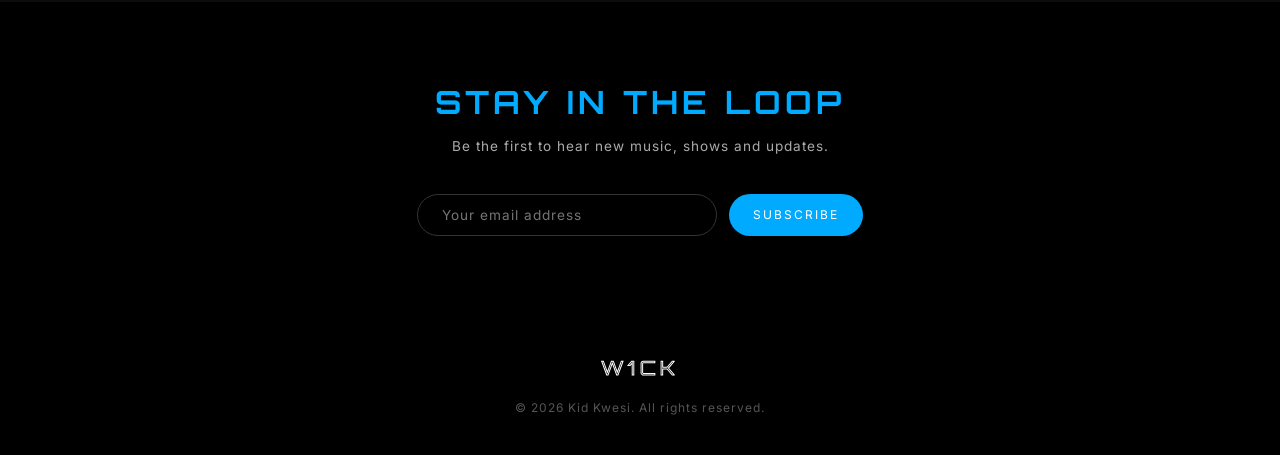
==== commit 15e8f705: "Add files via upload" ====
--- a/index.html
+++ b/index.html
@@ -3,7 +3,7 @@
   <head>
     <meta charset="UTF-8" />
     <meta name="viewport" content="width=device-width, initial-scale=1.0" />
-    <title>My Music Site</title>
+    <title>Kid Kwesi</title>
     <link rel="stylesheet" href="style.css" />
     <link rel="stylesheet" href="https://cdnjs.cloudflare.com/ajax/libs/font-awesome/6.5.0/css/all.min.css" />
   </head>
@@ -129,7 +129,7 @@
 <!-- Footer -->
 <footer class="footer">
   <div class="footer-logo">W1ck</div>
-  <p class="footer-copy">© 2026 W1ck. All rights reserved.</p>
+  <p class="footer-copy">© 2026 Kid Kwesi. All rights reserved.</p>
 </footer>
 <script>
   window.addEventListener('scroll', function() {
--- a/style.css
+++ b/style.css
@@ -525,15 +525,21 @@
 }
 
 .newsletter button {
-  padding: 12px 30px;
+  padding: 8px 24px;
   background-color: #00aaff;
-  color: #000000;
+  color: #ffffff;
   border: none;
-  font-family: 'DM Sans', sans-serif;
-  font-size: 0.85rem;
+  font-family: 'Inter', sans-serif;
+  font-size: 0.75rem;
+  letter-spacing: 2px;
+  text-transform: uppercase;
   border-radius: 30px;
   cursor: pointer;
   transition: background-color 0.3s ease;
+}
+
+.newsletter button:hover {
+  background-color: #0088cc;
 }
 
 .newsletter button:hover {
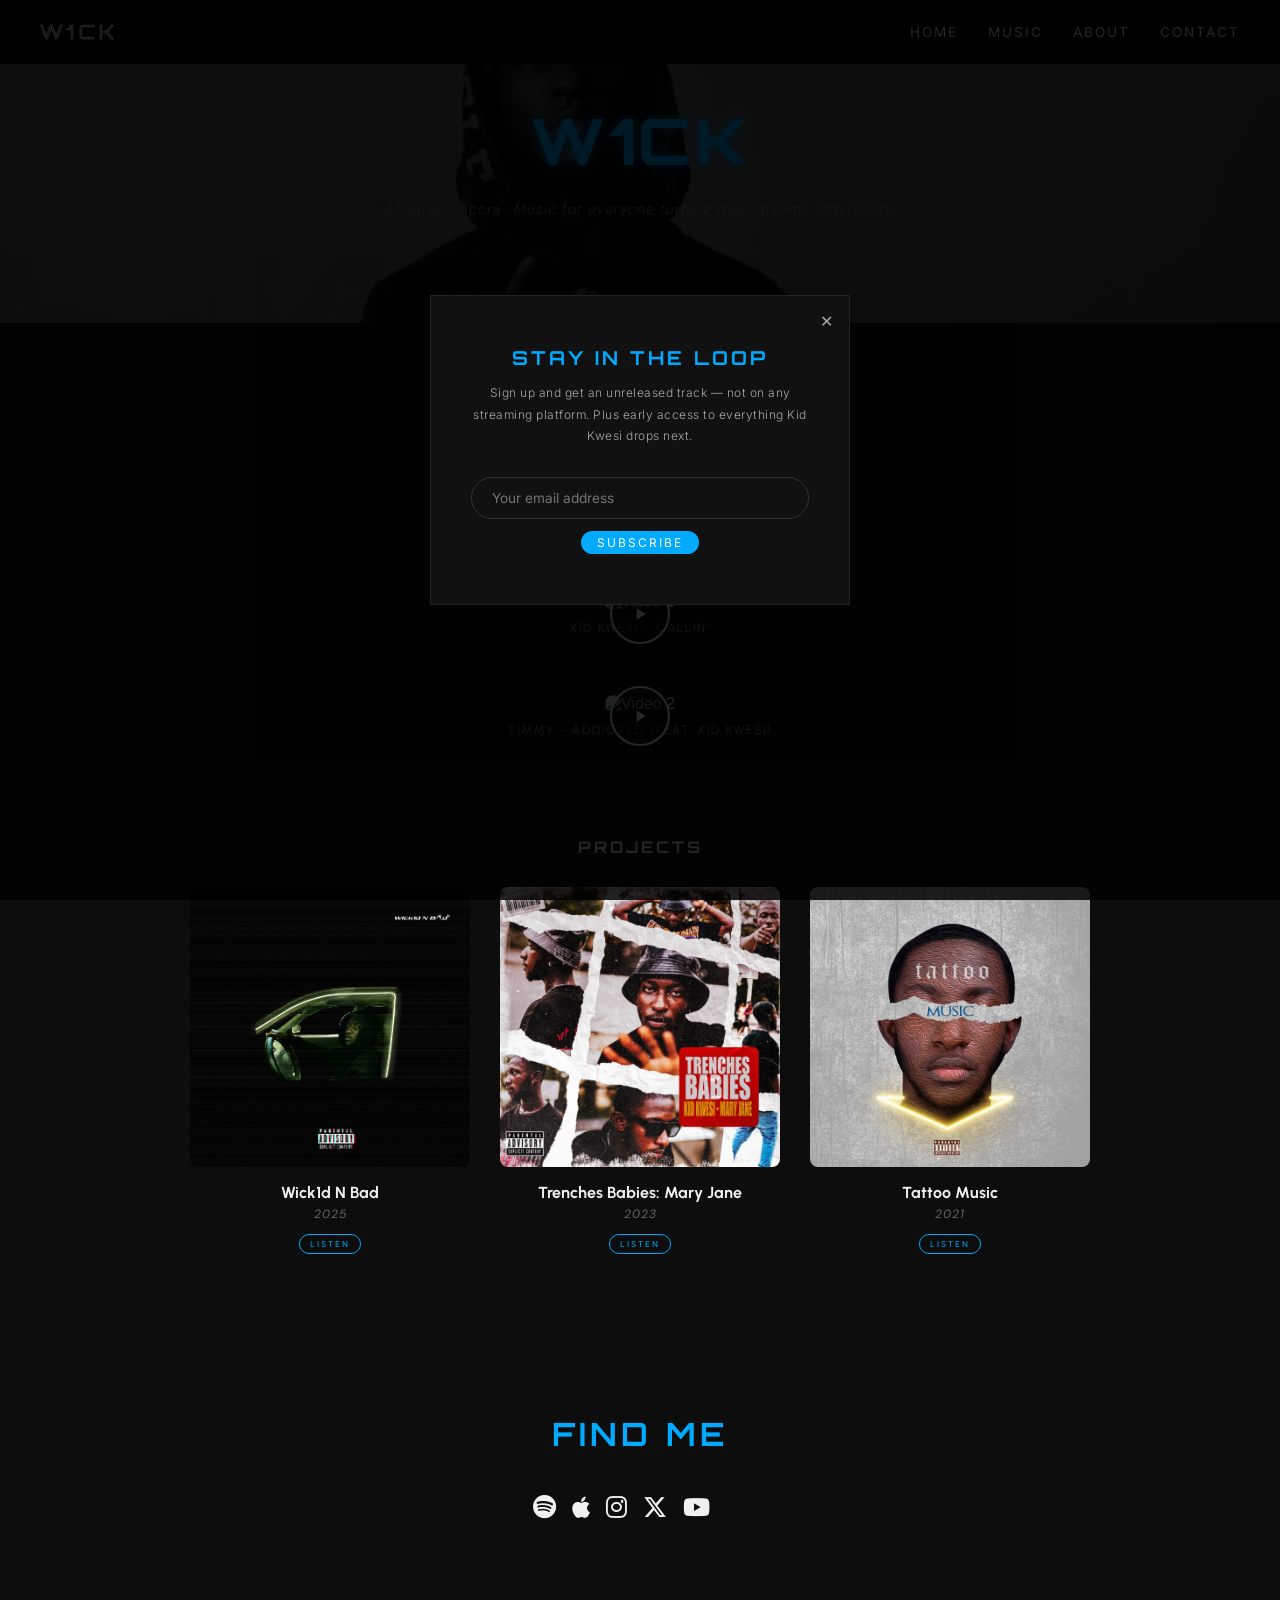
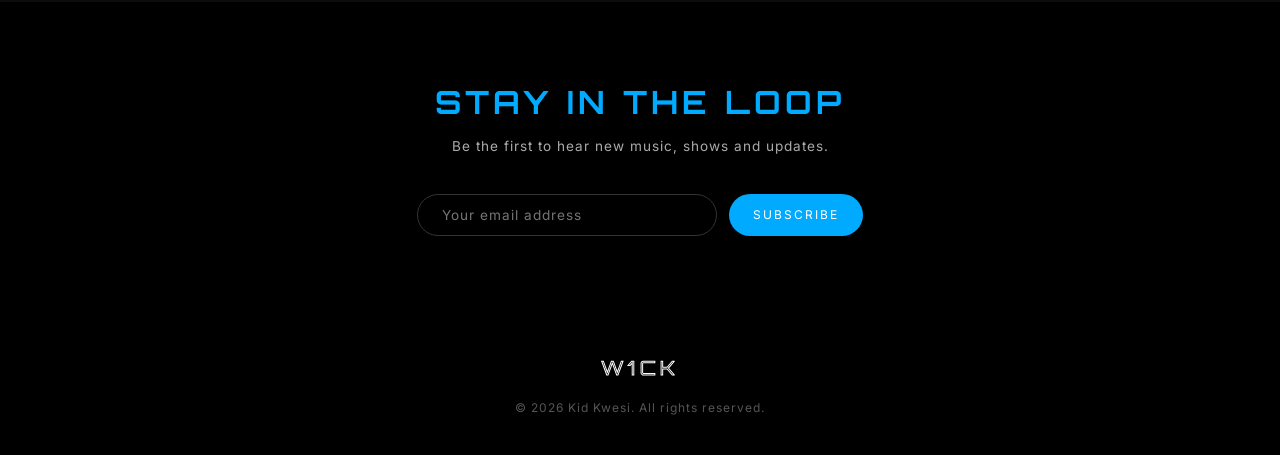
==== commit 31d01f41: "Add files via upload" ====
--- a/index.html
+++ b/index.html
@@ -195,7 +195,10 @@
 
 // Popup
 setTimeout(() => {
-  document.getElementById('popup').classList.add('active');
+  if (!localStorage.getItem('popupShown')) {
+    document.getElementById('popup').classList.add('active');
+    localStorage.setItem('popupShown', 'true');
+  }
 }, 1500);
 
 function closePopup() {
--- a/style.css
+++ b/style.css
@@ -1,6 +1,5 @@
 /* Import a Google Font */
-@import url('https://fonts.googleapis.com/css2?family=Orbitron:wght@700;900&family=DM+Sans:wght@300;400&family=Inter:wght@300;400&family=Urbanist:wght@300;400;600&display=swap');
-
+@import url('https://fonts.googleapis.com/css2?family=Orbitron:wght@700;900&family=DM+Sans:wght@300;400&family=Inter:wght@300;400&family=Urbanist:wght@300;400;600&family=Playfair+Display:ital,wght@0,400;1,400&family=Cormorant+Garamond:ital,wght@0,300;1,300&display=swap');
 * {
   margin: 0;
   padding: 0;
@@ -170,9 +169,10 @@
   max-width: 100%;
   margin-top: 60px;
   min-height: 100vh;
-  background: linear-gradient(rgba(0, 0, 0, 0.6), rgba(0, 0, 0, 0.6)), url('gg.jpg');
-  background-size: cover;
-  background-position: center;
+  background: linear-gradient(rgba(0, 0, 0, 0.6), rgba(0, 0, 0, 0.6)), url('https://playhardyup-beep.github.io/w1ck/lk.PNG');
+  background-size: contain;
+  background-position: center top;
+  background-repeat: no-repeat;
 }
 
 .about h2 {
@@ -333,7 +333,7 @@
   }
 }
 /* Mobile Styles */
-@media (max-width: 500px) {
+@media (max-width: 768px) {
 
   .hero h1 {
     font-size: 2.5rem;
@@ -341,6 +341,15 @@
 
   .hero p {
     font-size: 0.85rem;
+  }
+
+  .about {
+    background: linear-gradient(rgba(0, 0, 0, 0.6), rgba(0, 0, 0, 0.6)), url('https://playhardyup-beep.github.io/w1ck/lk.PNG') !important;
+    background-size: contain !important;
+    background-position: center top !important;
+    background-repeat: no-repeat !important;
+    padding: 120px 20px 60px 20px !important;
+    margin-top: 0 !important;
   }
 
   .music-grid {
@@ -363,10 +372,6 @@
 
   .nav-links a {
     font-size: 0.75rem;
-  }
-
-  .about {
-    padding: 60px 20px;
   }
 
 }
@@ -652,4 +657,137 @@
 
 .popup-box button[type="submit"]:hover {
   background-color: #0088cc;
+}
+
+/* Exclusive Page */
+.exclusive {
+  min-height: 100vh;
+  display: flex;
+  flex-direction: column;
+  justify-content: center;
+  align-items: center;
+  padding: 40px 20px;
+  background-color: #000000;
+  text-align: center;
+}
+
+.exclusive h1 {
+  font-family: 'Orbitron', sans-serif;
+  font-size: 2rem;
+  letter-spacing: 4px;
+  text-transform: uppercase;
+  margin-bottom: 16px;
+}
+
+.exclusive-sub {
+  font-family: 'Inter', sans-serif;
+  font-size: 0.85rem;
+  color: #aaaaaa;
+  letter-spacing: 1px;
+  margin-bottom: 60px;
+}
+
+.audio-player {
+  display: flex;
+  flex-direction: column;
+  align-items: center;
+  gap: 16px;
+}
+
+.track-title {
+  font-family: 'Cormorant Garamond', serif;
+  font-size: 1.2rem;
+  color: #f0f0f0;
+  letter-spacing: 2px;
+  font-style: italic;
+}
+
+audio {
+  width: 300px;
+  filter: invert(1);
+  opacity: 0.8;
+}
+
+/* Pre-release Page */
+.prerelease {
+  min-height: 100vh;
+  display: flex;
+  flex-direction: column;
+  justify-content: center;
+  align-items: center;
+  padding: 40px 20px;
+  background-color: #000000;
+  text-align: center;
+}
+
+.prerelease-label {
+  font-family: 'Inter', sans-serif;
+  font-size: 0.75rem;
+  color: #ffffff;
+  letter-spacing: 4px;
+  text-transform: uppercase;
+  margin-bottom: 20px;
+}
+
+.prerelease h1 {
+  font-family: 'Orbitron', sans-serif;
+  font-size: 3rem;
+  letter-spacing: 6px;
+  text-transform: uppercase;
+  margin-bottom: 10px;
+}
+
+.prerelease-sub {
+  font-family: 'Inter', sans-serif;
+  font-size: 0.85rem;
+  color: #aaaaaa;
+  letter-spacing: 2px;
+  text-transform: uppercase;
+  margin-bottom: 40px;
+}
+
+.countdown {
+  display: flex;
+  gap: 40px;
+  margin-bottom: 60px;
+}
+
+.countdown-block {
+  display: flex;
+  flex-direction: column;
+  align-items: center;
+}
+
+.countdown-block span {
+  font-family: 'Orbitron', sans-serif;
+  font-size: 3.5rem;
+  color: #ff4444;
+  font-weight: 700;
+  text-shadow: 0 0 20px #ff444466;
+}
+
+.countdown-block p {
+  font-family: 'Inter', sans-serif;
+  font-size: 0.7rem;
+  color: #aaaaaa;
+  letter-spacing: 2px;
+  text-transform: uppercase;
+  margin-top: 8px;
+}
+
+.prerelease-player {
+  display: flex;
+  flex-direction: column;
+  align-items: center;
+  gap: 30px;
+  margin-top: 40px;
+}
+
+.prerelease-note {
+  font-family: 'Inter', sans-serif;
+  font-size: 0.75rem;
+  color: #555555;
+  letter-spacing: 1px;
+  margin-top: 10px;
+  font-style: italic;
 }
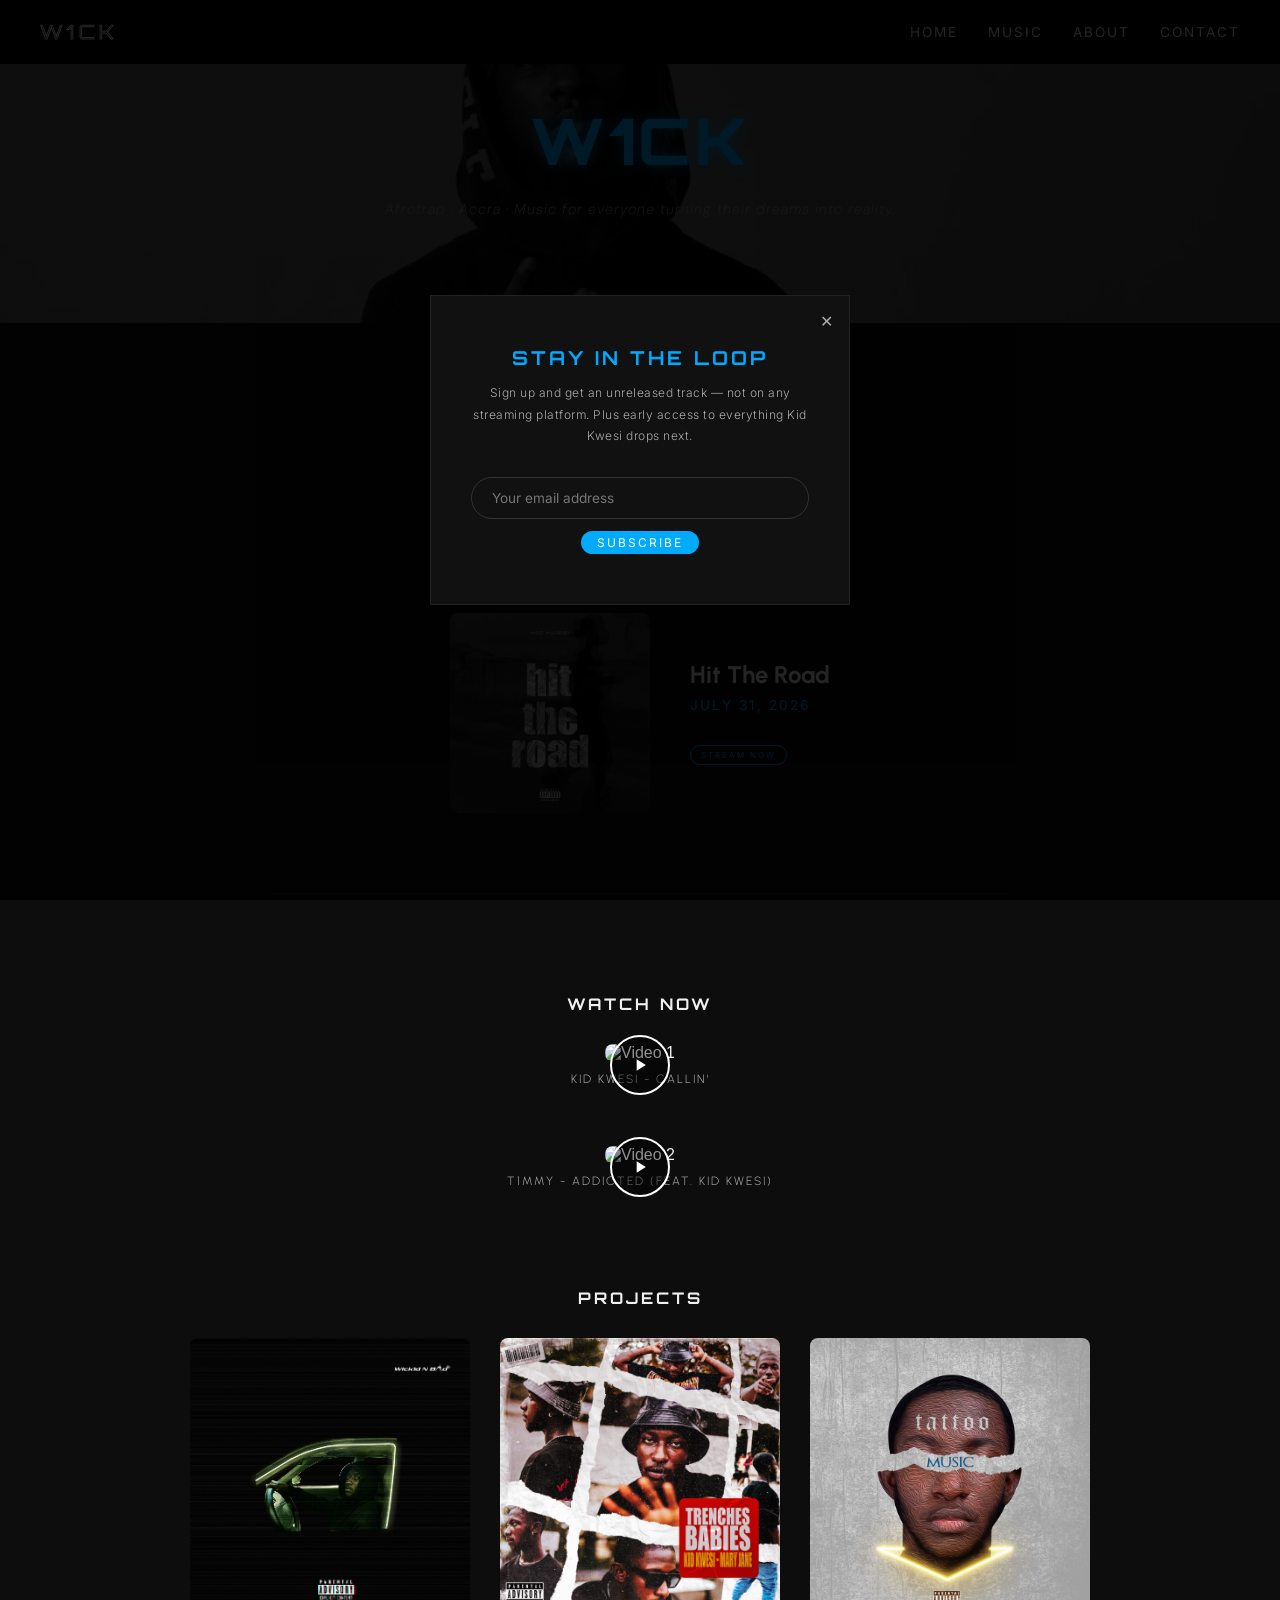
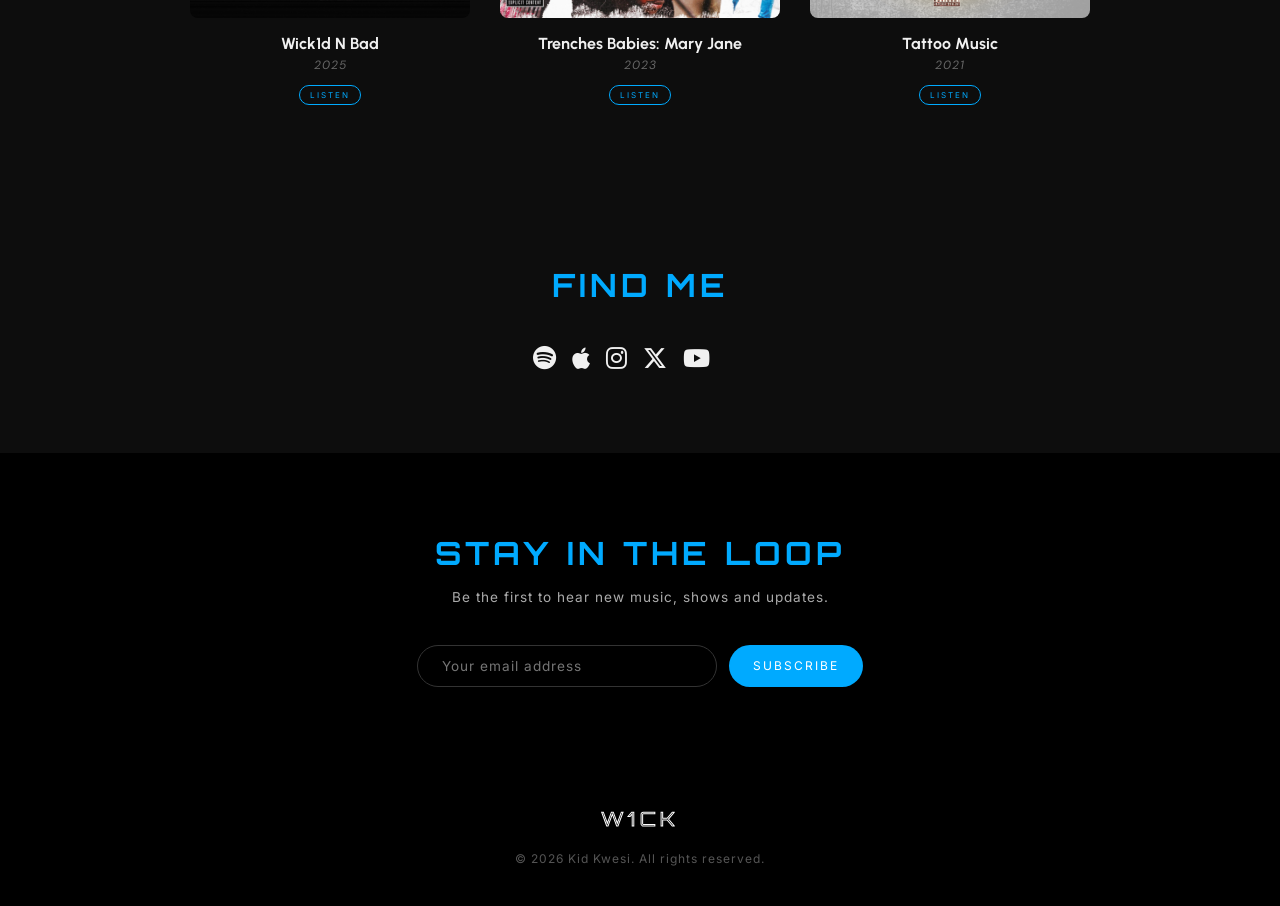
==== commit dcb6222d: "Add files via upload" ====
--- a/index.html
+++ b/index.html
@@ -40,6 +40,19 @@
 <section class="music" id="music">
   <h2>Music</h2>
   
+  <!-- Fresh Out -->
+<h3 class="music-sub fresh-out-title">Fresh Out</h3>
+<div class="fresh-out">
+  <img src="htr1.png" alt="Latest Release" />
+  <div class="fresh-out-info">
+    <h3>Hit The Road</h3>
+    <p>July 31, 2026</p>
+    <a href="https://tr.ee/3-YeKxlCzh" target="_blank" class="listen-btn">Stream Now</a>
+  </div>
+</div>
+
+<hr class="section-divider">
+
   <!-- Latest -->
   <h3 class="music-sub">Watch Now</h3>
   <div class="music-video">
--- a/style.css
+++ b/style.css
@@ -170,9 +170,8 @@
   margin-top: 60px;
   min-height: 100vh;
   background: linear-gradient(rgba(0, 0, 0, 0.6), rgba(0, 0, 0, 0.6)), url('https://playhardyup-beep.github.io/w1ck/lk.PNG');
-  background-size: contain;
-  background-position: center top;
-  background-repeat: no-repeat;
+  background-size: cover;
+  background-position: center 30%;
 }
 
 .about h2 {
@@ -333,7 +332,7 @@
   }
 }
 /* Mobile Styles */
-@media (max-width: 768px) {
+@media (max-width: 430px) { 
 
   .hero h1 {
     font-size: 2.5rem;
@@ -345,12 +344,16 @@
 
   .about {
     background: linear-gradient(rgba(0, 0, 0, 0.6), rgba(0, 0, 0, 0.6)), url('https://playhardyup-beep.github.io/w1ck/lk.PNG') !important;
-    background-size: contain !important;
+    background-size: cover !important;
     background-position: center top !important;
     background-repeat: no-repeat !important;
     padding: 120px 20px 60px 20px !important;
     margin-top: 0 !important;
   }
+
+  .about p {
+  margin-top: 35px important;
+}
 
   .music-grid {
   flex-direction: column;
@@ -790,4 +793,52 @@
   letter-spacing: 1px;
   margin-top: 10px;
   font-style: italic;
+}
+
+/* Fresh Out Section */
+.fresh-out {
+  display: flex;
+  justify-content: center;
+  align-items: center;
+  gap: 40px;
+  padding: 20px;
+  flex-wrap: wrap;
+}
+
+.fresh-out img {
+  width: 200px;
+  height: 200px;
+  object-fit: cover;
+  border-radius: 8px;
+}
+
+.fresh-out-info {
+  text-align: left;
+}
+
+.fresh-out-info h3 {
+  font-family: 'Urbanist', sans-serif;
+  font-size: 1.5rem;
+  color: #f0f0f0;
+  margin-bottom: 8px;
+}
+
+.fresh-out-info p {
+  font-family: 'Inter', sans-serif;
+  font-size: 0.85rem;
+  color: #00aaff;
+  letter-spacing: 2px;
+  text-transform: uppercase;
+  margin-bottom: 20px;
+}
+
+.fresh-out-title {
+  color: #ff4444;
+}
+
+.section-divider {
+  border: none;
+  border-top: 1px solid #222222;
+  margin: 60px auto;
+  width: 60%;
 }
